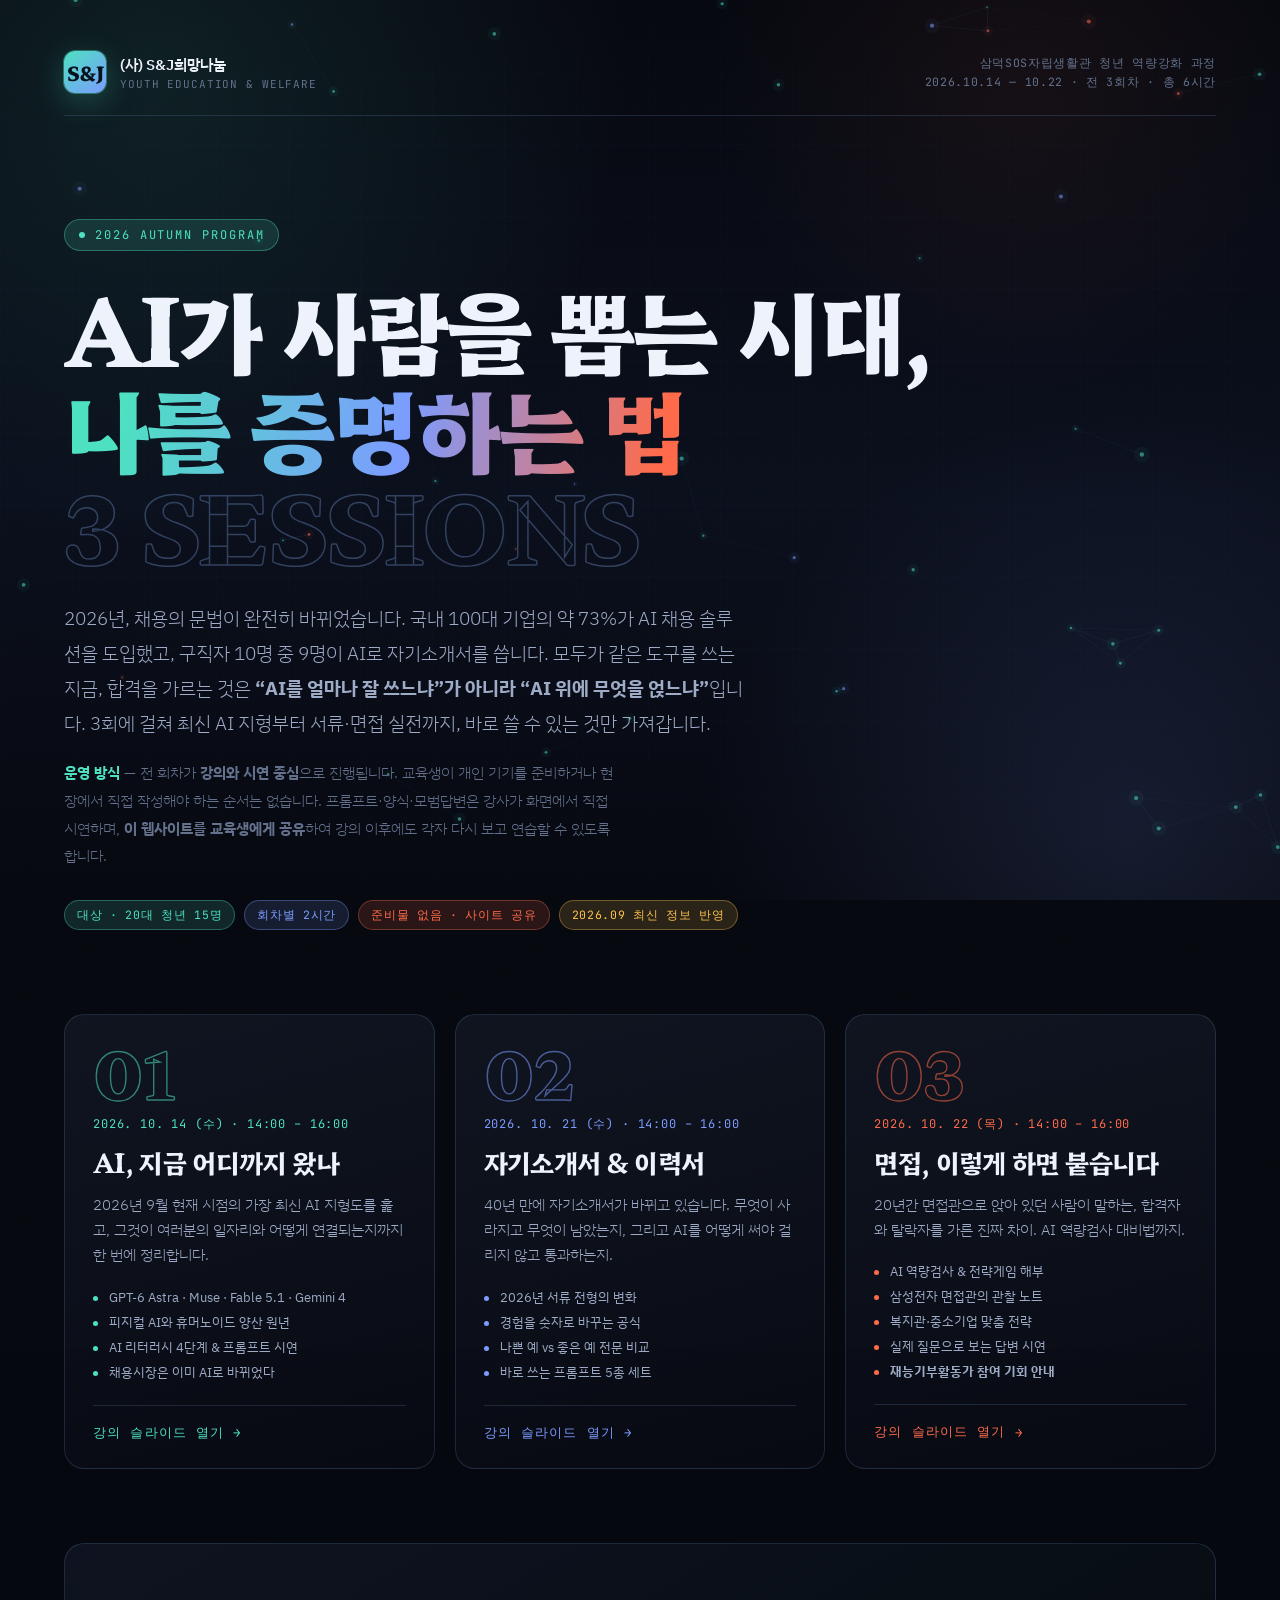
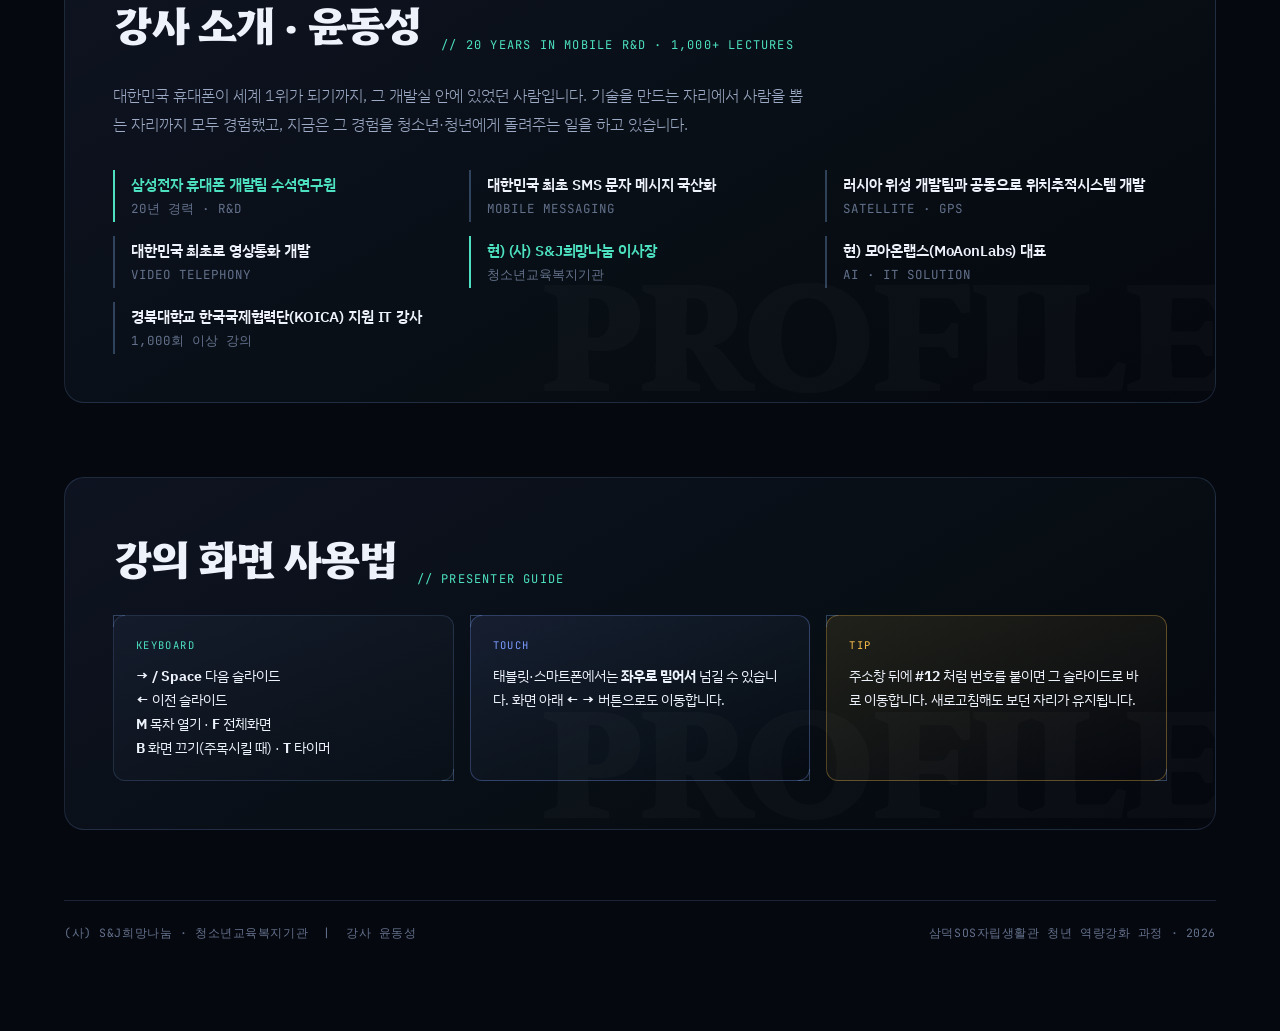
==== index.html @ 0906ea54 "삼덕SOS자립생활관 청년 역량강화 과정 강의 자료" ====
<!DOCTYPE html>
<html lang="ko">
<head>
<meta charset="UTF-8">
<meta name="viewport" content="width=device-width, initial-scale=1">
<title>AI 시대, 나를 증명하는 법 — 삼덕SOS자립생활관 청년 역량강화 과정</title>
<meta name="description" content="(사)S&J희망나눔 × 삼덕SOS자립생활관 청년 역량강화 3회차 강의 — AI 최신 동향, 자기소개서·이력서, 면접 전략">
<link rel="stylesheet" href="assets/style.css">
</head>
<body class="is-scrollable">

<div class="bg-wash"></div>
<div class="bg-grid"></div>
<canvas id="neural"></canvas>
<div class="bg-grain"></div>

<main class="hub">

  <!-- 상단 -->
  <header class="hub-top rise" style="--i:0">
    <div class="brand">
      <div class="brand-mark">S&amp;J</div>
      <div class="brand-text">
        <b>(사) S&amp;J희망나눔</b>
        <span>YOUTH EDUCATION &amp; WELFARE</span>
      </div>
    </div>
    <div class="hub-meta">
      삼덕SOS자립생활관 청년 역량강화 과정<br>
      2026.10.14 — 10.22 · 전 3회차 · 총 6시간
    </div>
  </header>

  <!-- 히어로 -->
  <section class="hero">
    <span class="hero-kicker rise" style="--i:1"><span class="dot"></span>2026 AUTUMN PROGRAM</span>

    <h1 class="rise" style="--i:2">
      AI가 사람을 뽑는 시대,<br>
      <span class="accent">나를 증명하는 법</span><br>
      <span class="outline">3 SESSIONS</span>
    </h1>

    <p class="hero-sub rise" style="--i:3">
      2026년, 채용의 문법이 완전히 바뀌었습니다. 국내 100대 기업의 약 73%가 AI 채용 솔루션을 도입했고,
      구직자 10명 중 9명이 AI로 자기소개서를 씁니다. 모두가 같은 도구를 쓰는 지금,
      합격을 가르는 것은 <strong>“AI를 얼마나 잘 쓰느냐”가 아니라 “AI 위에 무엇을 얹느냐”</strong>입니다.
      3회에 걸쳐 최신 AI 지형부터 서류·면접 실전까지, 바로 쓸 수 있는 것만 가져갑니다.
    </p>

    <p class="hero-sub rise" style="--i:3; margin-top:18px; font-size:15px; color:var(--ink-3);">
      <strong style="color:var(--mint)">운영 방식</strong> — 전 회차가 <strong>강의와 시연 중심</strong>으로 진행됩니다.
      교육생이 개인 기기를 준비하거나 현장에서 직접 작성해야 하는 순서는 없습니다.
      프롬프트·양식·모범답변은 강사가 화면에서 직접 시연하며,
      <strong>이 웹사이트를 교육생에게 공유</strong>하여 강의 이후에도 각자 다시 보고 연습할 수 있도록 합니다.
    </p>

    <div class="hero-tags rise" style="--i:4">
      <span class="chip mint">대상 · 20대 청년 15명</span>
      <span class="chip blue">회차별 2시간</span>
      <span class="chip coral">준비물 없음 · 사이트 공유</span>
      <span class="chip amber">2026.09 최신 정보 반영</span>
    </div>
  </section>

  <!-- 회차 카드 -->
  <section class="session-grid">

    <a class="s-card rise" style="--i:5" data-accent="mint" href="session1.html">
      <div class="s-num">01</div>
      <div class="s-date">2026. 10. 14 (수) · 14:00 – 16:00</div>
      <h3>AI, 지금 어디까지 왔나</h3>
      <p>2026년 9월 현재 시점의 가장 최신 AI 지형도를 훑고, 그것이 여러분의 일자리와 어떻게 연결되는지까지 한 번에 정리합니다.</p>
      <ul class="s-topics">
        <li>GPT-6 Astra · Muse · Fable 5.1 · Gemini 4</li>
        <li>피지컬 AI와 휴머노이드 양산 원년</li>
        <li>AI 리터러시 4단계 &amp; 프롬프트 시연</li>
        <li>채용시장은 이미 AI로 바뀌었다</li>
      </ul>
      <span class="s-go">강의 슬라이드 열기 <span class="arw">→</span></span>
    </a>

    <a class="s-card rise" style="--i:6" data-accent="blue" href="session2.html">
      <div class="s-num">02</div>
      <div class="s-date">2026. 10. 21 (수) · 14:00 – 16:00</div>
      <h3>자기소개서 &amp; 이력서</h3>
      <p>40년 만에 자기소개서가 바뀌고 있습니다. 무엇이 사라지고 무엇이 남았는지, 그리고 AI를 어떻게 써야 걸리지 않고 통과하는지.</p>
      <ul class="s-topics">
        <li>2026년 서류 전형의 변화</li>
        <li>경험을 숫자로 바꾸는 공식</li>
        <li>나쁜 예 vs 좋은 예 전문 비교</li>
        <li>바로 쓰는 프롬프트 5종 세트</li>
      </ul>
      <span class="s-go">강의 슬라이드 열기 <span class="arw">→</span></span>
    </a>

    <a class="s-card rise" style="--i:7" data-accent="coral" href="session3.html">
      <div class="s-num">03</div>
      <div class="s-date">2026. 10. 22 (목) · 14:00 – 16:00</div>
      <h3>면접, 이렇게 하면 붙습니다</h3>
      <p>20년간 면접관으로 앉아 있던 사람이 말하는, 합격자와 탈락자를 가른 진짜 차이. AI 역량검사 대비법까지.</p>
      <ul class="s-topics">
        <li>AI 역량검사 &amp; 전략게임 해부</li>
        <li>삼성전자 면접관의 관찰 노트</li>
        <li>복지관·중소기업 맞춤 전략</li>
        <li>실제 질문으로 보는 답변 시연</li>
        <li><strong>재능기부활동가 참여 기회 안내</strong></li>
      </ul>
      <span class="s-go">강의 슬라이드 열기 <span class="arw">→</span></span>
    </a>

  </section>

  <!-- 강사 프로필 -->
  <section class="profile rise" style="--i:8">
    <div class="profile-head">
      <h2>강사 소개 · 윤동성</h2>
      <span class="profile-role">// 20 YEARS IN MOBILE R&amp;D · 1,000+ LECTURES</span>
    </div>

    <p style="max-width:70ch; color:var(--ink-2); font-size:15.5px; line-height:1.9; font-weight:300; margin-bottom:30px;">
      대한민국 휴대폰이 세계 1위가 되기까지, 그 개발실 안에 있었던 사람입니다.
      기술을 만드는 자리에서 사람을 뽑는 자리까지 모두 경험했고,
      지금은 그 경험을 청소년·청년에게 돌려주는 일을 하고 있습니다.
    </p>

    <div class="career">
      <div class="career-item hl">
        <b>삼성전자 휴대폰 개발팀 수석연구원</b>
        <span>20년 경력 · R&amp;D</span>
      </div>
      <div class="career-item">
        <b>대한민국 최초 SMS 문자 메시지 국산화</b>
        <span>MOBILE MESSAGING</span>
      </div>
      <div class="career-item">
        <b>러시아 위성 개발팀과 공동으로 위치추적시스템 개발</b>
        <span>SATELLITE · GPS</span>
      </div>
      <div class="career-item">
        <b>대한민국 최초로 영상통화 개발</b>
        <span>VIDEO TELEPHONY</span>
      </div>
      <div class="career-item hl">
        <b>현) (사) S&amp;J희망나눔 이사장</b>
        <span>청소년교육복지기관</span>
      </div>
      <div class="career-item">
        <b>현) 모아온랩스(MoAonLabs) 대표</b>
        <span>AI · IT SOLUTION</span>
      </div>
      <div class="career-item">
        <b>경북대학교 한국국제협력단(KOICA) 지원 IT 강사</b>
        <span>1,000회 이상 강의</span>
      </div>
    </div>
  </section>

  <!-- 사용 안내 -->
  <section class="profile rise" style="--i:9">
    <div class="profile-head">
      <h2>강의 화면 사용법</h2>
      <span class="profile-role">// PRESENTER GUIDE</span>
    </div>
    <div class="grid cols-3">
      <div class="card brk">
        <span class="c-tag">KEYBOARD</span>
        <p><strong>→ / Space</strong> 다음 슬라이드<br>
           <strong>←</strong> 이전 슬라이드<br>
           <strong>M</strong> 목차 열기 · <strong>F</strong> 전체화면<br>
           <strong>B</strong> 화면 끄기(주목시킬 때) · <strong>T</strong> 타이머</p>
      </div>
      <div class="card brk blue">
        <span class="c-tag">TOUCH</span>
        <p>태블릿·스마트폰에서는 <strong>좌우로 밀어서</strong> 넘길 수 있습니다.
           화면 아래 <strong>←  →</strong> 버튼으로도 이동합니다.</p>
      </div>
      <div class="card brk amber">
        <span class="c-tag">TIP</span>
        <p>주소창 뒤에 <strong>#12</strong> 처럼 번호를 붙이면 그 슬라이드로 바로 이동합니다.
           새로고침해도 보던 자리가 유지됩니다.</p>
      </div>
    </div>
  </section>

  <footer class="hub-foot">
    <div>(사) S&amp;J희망나눔 · 청소년교육복지기관 &nbsp;|&nbsp; 강사 윤동성</div>
    <div>삼덕SOS자립생활관 청년 역량강화 과정 · 2026</div>
  </footer>

</main>

<script src="assets/deck.js"></script>
</body>
</html>
---- assets/style.css ----
/* =========================================================
   S&J희망나눔 × 삼덕SOS자립생활관
   청년 AI·취업 역량강화 강의 슬라이드 시스템
   Design: deep-indigo / mint / coral  ·  editorial-tech
   ========================================================= */

@import url('https://fonts.googleapis.com/css2?family=Hahmlet:wght@500;600;700;800;900&family=IBM+Plex+Sans+KR:wght@300;400;500;600;700&family=JetBrains+Mono:wght@400;500;700&display=swap');

:root{
  --bg:        #06080F;
  --bg-2:      #0A0F1C;
  --bg-3:      #0F1626;
  --panel:     rgba(140,180,255,.045);
  --panel-2:   rgba(140,180,255,.075);
  --line:      rgba(125,165,225,.18);
  --line-2:    rgba(125,165,225,.34);

  --ink:       #EDF2FB;
  --ink-2:     #9DABC6;
  --ink-3:     #63718C;

  --mint:      #4DE1C1;
  --mint-dim:  rgba(77,225,193,.14);
  --coral:     #FF6B4A;
  --coral-dim: rgba(255,107,74,.14);
  --blue:      #7C9CFF;
  --blue-dim:  rgba(124,156,255,.14);
  --amber:     #FFC24D;
  --amber-dim: rgba(255,194,77,.14);

  --font-display: 'Hahmlet', 'IBM Plex Sans KR', serif;
  --font-body:    'IBM Plex Sans KR', system-ui, sans-serif;
  --font-mono:    'JetBrains Mono', ui-monospace, monospace;

  --r-sm: 6px;
  --r:    12px;
  --r-lg: 20px;

  --ease: cubic-bezier(.22,.8,.28,1);
}

*,*::before,*::after{ box-sizing:border-box; }

html,body{ height:100%; }

body{
  margin:0;
  background:var(--bg);
  color:var(--ink);
  font-family:var(--font-body);
  font-weight:400;
  -webkit-font-smoothing:antialiased;
  text-rendering:optimizeLegibility;
  overflow:hidden;
}
body.is-scrollable{ overflow:auto; }

::selection{ background:var(--mint); color:#04121A; }

/* ---------- 배경 레이어 ---------- */
#neural{
  position:fixed; inset:0; width:100%; height:100%;
  z-index:0; pointer-events:none; opacity:.85;
}
.bg-wash{
  position:fixed; inset:0; z-index:0; pointer-events:none;
  background:
    radial-gradient(60vw 60vw at 12% 8%,  rgba(77,225,193,.10), transparent 62%),
    radial-gradient(55vw 55vw at 88% 92%, rgba(124,156,255,.12), transparent 60%),
    radial-gradient(40vw 40vw at 80% 10%, rgba(255,107,74,.06),  transparent 60%),
    linear-gradient(180deg, var(--bg) 0%, var(--bg-2) 55%, var(--bg) 100%);
}
.bg-grid{
  position:fixed; inset:0; z-index:0; pointer-events:none; opacity:.4;
  background-image:
    linear-gradient(rgba(125,165,225,.055) 1px, transparent 1px),
    linear-gradient(90deg, rgba(125,165,225,.055) 1px, transparent 1px);
  background-size:72px 72px;
  mask-image:radial-gradient(ellipse 120% 90% at 50% 45%, #000 35%, transparent 88%);
}
.bg-grain{
  position:fixed; inset:-50%; z-index:1; pointer-events:none; opacity:.22;
  background-image:url("data:image/svg+xml,%3Csvg xmlns='http://www.w3.org/2000/svg' width='220' height='220'%3E%3Cfilter id='n'%3E%3CfeTurbulence type='fractalNoise' baseFrequency='.85' numOctaves='3'/%3E%3C/filter%3E%3Crect width='100%25' height='100%25' filter='url(%23n)' opacity='.5'/%3E%3C/svg%3E");
  animation:grainShift 6s steps(6) infinite;
  mix-blend-mode:overlay;
}
@keyframes grainShift{
  0%{transform:translate(0,0)} 20%{transform:translate(-3%,2%)}
  40%{transform:translate(2%,-3%)} 60%{transform:translate(-2%,-2%)}
  80%{transform:translate(3%,1%)} 100%{transform:translate(0,0)}
}

/* =========================================================
   1. 허브(index) 페이지
   ========================================================= */
.hub{
  position:relative; z-index:2;
  min-height:100%;
  padding:clamp(28px,4vw,64px) clamp(20px,5vw,80px) 90px;
  max-width:1360px; margin:0 auto;
}

.hub-top{
  display:flex; align-items:center; justify-content:space-between;
  gap:20px; flex-wrap:wrap;
  padding-bottom:22px; border-bottom:1px solid var(--line);
}
.brand{ display:flex; align-items:center; gap:14px; }
.brand-mark{
  width:42px; height:42px; border-radius:11px; flex:none;
  background:linear-gradient(140deg, var(--mint), var(--blue));
  display:grid; place-items:center;
  font-family:var(--font-display); font-weight:800; font-size:19px; color:#04121A;
  box-shadow:0 0 0 1px rgba(77,225,193,.4), 0 8px 30px rgba(77,225,193,.25);
}
.brand-text b{ display:block; font-size:15px; letter-spacing:-.01em; font-weight:600; }
.brand-text span{ display:block; font-family:var(--font-mono); font-size:11px; color:var(--ink-3); letter-spacing:.08em; margin-top:2px; }
.hub-meta{ font-family:var(--font-mono); font-size:11.5px; color:var(--ink-3); letter-spacing:.06em; text-align:right; line-height:1.7; }

/* 히어로 */
.hero{ padding:clamp(48px,8vw,110px) 0 clamp(36px,5vw,64px); position:relative; }
.hero-kicker{
  display:inline-flex; align-items:center; gap:10px;
  font-family:var(--font-mono); font-size:12px; letter-spacing:.16em;
  color:var(--mint); text-transform:uppercase;
  padding:7px 14px; border:1px solid rgba(77,225,193,.35); border-radius:100px;
  background:var(--mint-dim);
}
.hero-kicker .dot{ width:6px; height:6px; border-radius:50%; background:var(--mint); animation:pulse 1.8s infinite; }
@keyframes pulse{ 0%,100%{opacity:1; box-shadow:0 0 0 0 rgba(77,225,193,.6)} 50%{opacity:.5; box-shadow:0 0 0 7px rgba(77,225,193,0)} }

.hero h1{
  font-family:var(--font-display); font-weight:800;
  font-size:clamp(40px,7.4vw,92px); line-height:1.08; letter-spacing:-.035em;
  margin:26px 0 0;
}
.hero h1 .accent{
  background:linear-gradient(100deg,var(--mint) 10%,var(--blue) 55%,var(--coral) 95%);
  -webkit-background-clip:text; background-clip:text; color:transparent;
}
.hero h1 .outline{
  color:transparent; -webkit-text-stroke:1.5px var(--line-2);
}
.hero p.hero-sub{
  margin:26px 0 0; max-width:62ch;
  font-size:clamp(15px,1.55vw,19px); line-height:1.85; color:var(--ink-2); font-weight:300;
}
.hero-tags{ display:flex; flex-wrap:wrap; gap:9px; margin-top:30px; }

/* 회차 카드 */
.session-grid{
  display:grid; gap:20px; margin-top:20px;
  grid-template-columns:repeat(auto-fit,minmax(310px,1fr));
}
.s-card{
  position:relative; display:block; text-decoration:none; color:inherit;
  border:1px solid var(--line); border-radius:var(--r-lg);
  background:linear-gradient(165deg, rgba(140,180,255,.07), rgba(140,180,255,.015));
  padding:30px 28px 26px; overflow:hidden;
  transition:transform .5s var(--ease), border-color .4s, box-shadow .5s;
}
.s-card::before{
  content:''; position:absolute; inset:0;
  background:radial-gradient(90% 70% at 50% -10%, var(--_glow,rgba(77,225,193,.20)), transparent 70%);
  opacity:0; transition:opacity .5s;
}
.s-card:hover{ transform:translateY(-7px); border-color:var(--line-2); box-shadow:0 26px 60px -22px rgba(0,0,0,.85); }
.s-card:hover::before{ opacity:1; }
.s-card[data-accent="mint"]{ --_glow:rgba(77,225,193,.22); --_c:var(--mint); }
.s-card[data-accent="blue"]{ --_glow:rgba(124,156,255,.24); --_c:var(--blue); }
.s-card[data-accent="coral"]{ --_glow:rgba(255,107,74,.20); --_c:var(--coral); }

.s-card > *{ position:relative; }
.s-num{
  font-family:var(--font-display); font-weight:900; font-size:64px; line-height:.85;
  color:transparent; -webkit-text-stroke:1.4px var(--_c); opacity:.55;
}
.s-date{ font-family:var(--font-mono); font-size:12px; color:var(--_c); letter-spacing:.07em; margin-top:16px; }
.s-card h3{ font-family:var(--font-display); font-weight:700; font-size:26px; letter-spacing:-.025em; margin:10px 0 12px; }
.s-card p{ color:var(--ink-2); font-size:14.5px; line-height:1.75; font-weight:300; margin:0 0 20px; }
.s-topics{ list-style:none; padding:0; margin:0 0 24px; display:flex; flex-direction:column; gap:7px; }
.s-topics li{ font-size:13px; color:var(--ink-2); padding-left:16px; position:relative; }
.s-topics li::before{ content:''; position:absolute; left:0; top:8px; width:5px; height:5px; border-radius:50%; background:var(--_c); }
.s-go{
  display:inline-flex; align-items:center; gap:9px;
  font-family:var(--font-mono); font-size:12.5px; letter-spacing:.09em; color:var(--_c);
  border-top:1px solid var(--line); padding-top:18px; width:100%;
}
.s-card:hover .s-go .arw{ transform:translateX(6px); }
.s-go .arw{ transition:transform .35s var(--ease); }

/* 강사 프로필 */
.profile{
  margin-top:74px; border:1px solid var(--line); border-radius:var(--r-lg);
  background:linear-gradient(150deg, rgba(124,156,255,.08), rgba(77,225,193,.03) 60%, transparent);
  padding:clamp(28px,4vw,48px); position:relative; overflow:hidden;
}
.profile::after{
  content:'PROFILE'; position:absolute; right:-14px; bottom:-30px;
  font-family:var(--font-display); font-weight:900; font-size:clamp(70px,11vw,150px);
  color:rgba(255,255,255,.022); letter-spacing:-.04em; pointer-events:none;
}
.profile-head{ display:flex; align-items:flex-end; gap:20px; flex-wrap:wrap; margin-bottom:28px; }
.profile-head h2{ font-family:var(--font-display); font-weight:800; font-size:clamp(28px,3.6vw,42px); margin:0; letter-spacing:-.03em; }
.profile-role{ font-family:var(--font-mono); font-size:12px; color:var(--mint); letter-spacing:.1em; }
.career{ display:grid; gap:14px; grid-template-columns:repeat(auto-fit,minmax(270px,1fr)); position:relative; }
.career-item{
  border-left:2px solid var(--line-2); padding:4px 0 4px 16px;
}
.career-item b{ display:block; font-size:14.5px; font-weight:600; letter-spacing:-.01em; }
.career-item span{ display:block; font-size:12.5px; color:var(--ink-3); margin-top:5px; font-family:var(--font-mono); }
.career-item.hl{ border-left-color:var(--mint); }
.career-item.hl b{ color:var(--mint); }

.hub-foot{
  margin-top:70px; padding-top:24px; border-top:1px solid var(--line);
  display:flex; justify-content:space-between; gap:16px; flex-wrap:wrap;
  font-family:var(--font-mono); font-size:11.5px; color:var(--ink-3); letter-spacing:.05em;
}

/* 등장 애니메이션(허브) */
.rise{ opacity:0; transform:translateY(26px); animation:rise .9s var(--ease) forwards; animation-delay:calc(var(--i,0)*.09s + .1s); }
@keyframes rise{ to{ opacity:1; transform:none; } }

/* =========================================================
   2. 공통 UI 조각
   ========================================================= */
.chip{
  display:inline-flex; align-items:center; gap:7px;
  font-family:var(--font-mono); font-size:11.5px; letter-spacing:.06em;
  padding:6px 12px; border-radius:100px;
  border:1px solid var(--line); background:var(--panel); color:var(--ink-2);
}
.chip.mint{ color:var(--mint); border-color:rgba(77,225,193,.35); background:var(--mint-dim); }
.chip.coral{ color:var(--coral); border-color:rgba(255,107,74,.35); background:var(--coral-dim); }
.chip.blue{ color:var(--blue); border-color:rgba(124,156,255,.35); background:var(--blue-dim); }
.chip.amber{ color:var(--amber); border-color:rgba(255,194,77,.35); background:var(--amber-dim); }

/* =========================================================
   3. 덱(슬라이드) 화면
   ========================================================= */
.deck{ position:fixed; inset:0; z-index:2; }

.slide{
  position:absolute; inset:0;
  display:none; place-items:center;
  padding:74px clamp(22px,5vw,88px) 88px;
  overflow-y:auto; overflow-x:hidden;
}
.slide.is-active{ display:grid; }
.slide-inner{ width:100%; max-width:1180px; margin:auto; }

/* 슬라이드 내부 요소 순차 등장 */
.slide.is-active .reveal{
  opacity:0; transform:translateY(22px);
  animation:rise .72s var(--ease) forwards;
  animation-delay:calc(var(--i,0)*.075s + .06s);
}
@media (prefers-reduced-motion:reduce){
  .slide.is-active .reveal, .rise{ animation:none !important; opacity:1 !important; transform:none !important; }
  .bg-grain{ animation:none; }
}

/* ---- 상단/하단 크롬 ---- */
.chrome-top{
  position:fixed; top:0; left:0; right:0; z-index:40;
  display:flex; align-items:center; gap:16px;
  padding:14px clamp(16px,3vw,32px);
  background:linear-gradient(180deg, rgba(6,8,15,.94), rgba(6,8,15,0));
  pointer-events:none;
}
.chrome-top > *{ pointer-events:auto; }
.ct-brand{ display:flex; align-items:center; gap:10px; text-decoration:none; color:var(--ink-2); }
.ct-brand .brand-mark{ width:30px; height:30px; border-radius:8px; font-size:14px; }
.ct-brand b{ font-size:13px; font-weight:600; color:var(--ink); }
.ct-brand span{ font-family:var(--font-mono); font-size:10.5px; color:var(--ink-3); letter-spacing:.07em; }
.ct-spacer{ flex:1; }
.ct-part{
  font-family:var(--font-mono); font-size:11px; letter-spacing:.14em; color:var(--ink-3);
  text-transform:uppercase; white-space:nowrap;
  max-width:36vw; overflow:hidden; text-overflow:ellipsis;
}
.ct-btn{
  font-family:var(--font-mono); font-size:11px; letter-spacing:.07em;
  color:var(--ink-2); background:var(--panel); border:1px solid var(--line);
  border-radius:8px; padding:7px 11px; cursor:pointer; white-space:nowrap;
  transition:.25s;
}
.ct-btn:hover{ color:var(--mint); border-color:rgba(77,225,193,.45); background:var(--mint-dim); }
.ct-btn.on{ color:var(--mint); border-color:rgba(77,225,193,.5); background:var(--mint-dim); }
#timer{ min-width:76px; text-align:center; font-variant-numeric:tabular-nums; }

.chrome-bot{
  position:fixed; left:0; right:0; bottom:0; z-index:40;
  display:flex; align-items:center; gap:14px;
  padding:12px clamp(16px,3vw,32px) 14px;
  background:linear-gradient(0deg, rgba(6,8,15,.94), rgba(6,8,15,0));
  pointer-events:none;
}
.chrome-bot > *{ pointer-events:auto; }
.nav-btn{
  width:38px; height:38px; border-radius:10px; cursor:pointer;
  border:1px solid var(--line); background:var(--panel); color:var(--ink-2);
  display:grid; place-items:center; font-size:15px; transition:.25s;
}
.nav-btn:hover{ color:var(--mint); border-color:rgba(77,225,193,.45); transform:translateY(-2px); }
.counter{
  font-family:var(--font-mono); font-size:12px; color:var(--ink-3); letter-spacing:.1em;
  font-variant-numeric:tabular-nums; white-space:nowrap;
}
.counter b{ color:var(--mint); font-weight:500; }
.progress-wrap{ flex:1; height:3px; background:rgba(125,165,225,.13); border-radius:3px; overflow:hidden; }
.progress-bar{
  height:100%; width:0%; border-radius:3px;
  background:linear-gradient(90deg,var(--mint),var(--blue));
  box-shadow:0 0 14px rgba(77,225,193,.6);
  transition:width .45s var(--ease);
}
.hint{ font-family:var(--font-mono); font-size:10.5px; color:var(--ink-3); letter-spacing:.05em; }
@media (max-width:820px){ .hint{ display:none; } }

/* 워터마크 슬라이드 번호 */
.slide-ghost{
  position:fixed; right:clamp(10px,2.4vw,34px); bottom:52px; z-index:3;
  font-family:var(--font-display); font-weight:900; font-size:clamp(60px,12vw,150px);
  line-height:.8; color:rgba(255,255,255,.028); pointer-events:none; letter-spacing:-.05em;
  font-variant-numeric:tabular-nums;
}

/* ---- 목차 오버레이 ---- */
.overlay{
  position:fixed; inset:0; z-index:60; display:none;
  background:rgba(4,6,12,.93); backdrop-filter:blur(14px);
  padding:clamp(20px,4vw,52px); overflow-y:auto;
}
.overlay.open{ display:block; animation:fadeIn .3s var(--ease); }
@keyframes fadeIn{ from{opacity:0} to{opacity:1} }
.overlay h4{
  font-family:var(--font-mono); font-size:12px; letter-spacing:.2em; color:var(--mint);
  text-transform:uppercase; margin:0 0 22px;
}
.toc{ display:grid; gap:9px; grid-template-columns:repeat(auto-fill,minmax(285px,1fr)); }
.toc-item{
  display:flex; gap:12px; align-items:flex-start; text-align:left;
  border:1px solid var(--line); background:var(--panel); color:var(--ink-2);
  border-radius:10px; padding:12px 14px; cursor:pointer; font-family:var(--font-body);
  font-size:13.5px; line-height:1.5; transition:.22s;
}
.toc-item:hover{ border-color:var(--line-2); color:var(--ink); background:var(--panel-2); transform:translateX(3px); }
.toc-item.cur{ border-color:rgba(77,225,193,.55); color:var(--mint); background:var(--mint-dim); }
.toc-item i{ font-family:var(--font-mono); font-style:normal; font-size:11px; color:var(--ink-3); flex:none; padding-top:2px; }

/* 블랙아웃 */
.blackout{ position:fixed; inset:0; background:#000; z-index:80; display:none; }
.blackout.on{ display:block; }

/* =========================================================
   4. 슬라이드 콘텐츠 타이포 & 컴포넌트
   ========================================================= */
.kicker{
  display:inline-flex; align-items:center; gap:9px;
  font-family:var(--font-mono); font-size:clamp(11px,1.05vw,13px); letter-spacing:.18em;
  color:var(--mint); text-transform:uppercase; margin-bottom:20px;
}
.kicker::before{ content:''; width:26px; height:1px; background:var(--mint); }
.kicker.coral{ color:var(--coral); } .kicker.coral::before{ background:var(--coral); }
.kicker.blue{ color:var(--blue); }  .kicker.blue::before{ background:var(--blue); }
.kicker.amber{ color:var(--amber); }.kicker.amber::before{ background:var(--amber); }

.slide h1{
  font-family:var(--font-display); font-weight:800;
  font-size:clamp(34px,5.4vw,70px); line-height:1.12; letter-spacing:-.035em; margin:0;
}
.slide h2{
  font-family:var(--font-display); font-weight:700;
  font-size:clamp(27px,3.7vw,48px); line-height:1.22; letter-spacing:-.03em; margin:0 0 22px;
}
.slide h3{
  font-family:var(--font-body); font-weight:600;
  font-size:clamp(17px,1.75vw,22px); line-height:1.4; letter-spacing:-.015em; margin:0 0 10px;
}
.slide p{ font-size:clamp(14px,1.35vw,17px); line-height:1.85; color:var(--ink-2); font-weight:300; margin:0 0 14px; }
.lead{ font-size:clamp(15.5px,1.6vw,20px) !important; color:var(--ink) !important; font-weight:300; line-height:1.8 !important; }
.slide strong, .slide b{ color:var(--ink); font-weight:600; }
.mk{ color:var(--mint); font-weight:500; }
.ck{ color:var(--coral); font-weight:500; }
.bk{ color:var(--blue); font-weight:500; }
.ak{ color:var(--amber); font-weight:500; }
.hl-u{ background:linear-gradient(transparent 62%, rgba(77,225,193,.28) 0); padding:0 2px; }

.slide ul.bul{ list-style:none; padding:0; margin:0; display:flex; flex-direction:column; gap:12px; }
.slide ul.bul > li{
  position:relative; padding-left:24px;
  font-size:clamp(14px,1.35vw,17px); line-height:1.7; color:var(--ink-2); font-weight:300;
}
.slide ul.bul > li::before{
  content:''; position:absolute; left:2px; top:.62em;
  width:7px; height:7px; border-radius:2px; background:var(--mint); transform:rotate(45deg);
}
.slide ul.bul.coral > li::before{ background:var(--coral); }
.slide ul.bul.blue > li::before{ background:var(--blue); }

/* 타이틀 슬라이드 */
.slide--title .slide-inner{ text-align:left; }
.slide--title h1{ font-size:clamp(40px,8vw,104px); }
.title-rule{ height:1px; background:linear-gradient(90deg,var(--mint),transparent); margin:34px 0; }
.title-meta{ display:flex; gap:26px; flex-wrap:wrap; font-family:var(--font-mono); font-size:13px; color:var(--ink-2); letter-spacing:.05em; }
.title-meta div span{ display:block; color:var(--ink-3); font-size:10.5px; letter-spacing:.14em; margin-bottom:5px; text-transform:uppercase; }

/* 파트 구분 슬라이드 */
.slide--part{ background:radial-gradient(70% 60% at 50% 50%, rgba(77,225,193,.07), transparent 70%); }
.slide--part .part-num{
  font-family:var(--font-display); font-weight:900; font-size:clamp(90px,19vw,240px);
  line-height:.78; letter-spacing:-.05em;
  color:transparent; -webkit-text-stroke:1.6px var(--line-2);
  position:relative;
}
.slide--part h1{ margin-top:12px; }
.slide--part .part-desc{ margin-top:22px; max-width:56ch; }

/* 카드 그리드 */
.grid{ display:grid; gap:16px; }
.cols-2{ grid-template-columns:repeat(auto-fit,minmax(280px,1fr)); }
.cols-3{ grid-template-columns:repeat(auto-fit,minmax(230px,1fr)); }
.cols-4{ grid-template-columns:repeat(auto-fit,minmax(185px,1fr)); }

.card{
  position:relative; border:1px solid var(--line); border-radius:var(--r);
  background:linear-gradient(160deg, rgba(140,180,255,.06), rgba(140,180,255,.012));
  padding:22px 22px 20px; transition:.35s var(--ease);
}
.card:hover{ border-color:var(--line-2); transform:translateY(-3px); }
.card .c-tag{ font-family:var(--font-mono); font-size:10.5px; letter-spacing:.13em; color:var(--mint); text-transform:uppercase; margin-bottom:12px; display:block; }
.card p{ margin:0; font-size:14px; line-height:1.72; }
.card.mint{ border-color:rgba(77,225,193,.3); background:linear-gradient(160deg, rgba(77,225,193,.10), transparent); }
.card.coral{ border-color:rgba(255,107,74,.3); background:linear-gradient(160deg, rgba(255,107,74,.10), transparent); }
.card.coral .c-tag{ color:var(--coral); }
.card.blue{ border-color:rgba(124,156,255,.3); background:linear-gradient(160deg, rgba(124,156,255,.10), transparent); }
.card.blue .c-tag{ color:var(--blue); }
.card.amber{ border-color:rgba(255,194,77,.3); background:linear-gradient(160deg, rgba(255,194,77,.10), transparent); }
.card.amber .c-tag{ color:var(--amber); }

/* 코너 브래킷 장식 */
.card.brk::before, .card.brk::after{
  content:''; position:absolute; width:12px; height:12px; border:1px solid var(--line-2);
}
.card.brk::before{ top:-1px; left:-1px; border-right:0; border-bottom:0; }
.card.brk::after{ bottom:-1px; right:-1px; border-left:0; border-top:0; }

/* 숫자 강조 */
.stat{ text-align:left; }
.stat .num{
  font-family:var(--font-display); font-weight:800; letter-spacing:-.04em;
  font-size:clamp(38px,5.6vw,68px); line-height:1; color:var(--mint);
  font-variant-numeric:tabular-nums;
}
.stat.coral .num{ color:var(--coral); }
.stat.blue .num{ color:var(--blue); }
.stat.amber .num{ color:var(--amber); }
.stat .lab{ font-size:13.5px; color:var(--ink-2); margin-top:12px; line-height:1.6; font-weight:300; }
.stat .src{ font-family:var(--font-mono); font-size:10px; color:var(--ink-3); margin-top:8px; letter-spacing:.04em; }

/* 타임라인 */
.timeline{ position:relative; padding-left:26px; }
.timeline::before{ content:''; position:absolute; left:6px; top:6px; bottom:6px; width:1px; background:linear-gradient(180deg,var(--mint),var(--blue),transparent); }
.tl-item{ position:relative; padding-bottom:22px; }
.tl-item:last-child{ padding-bottom:0; }
.tl-item::before{
  content:''; position:absolute; left:-24px; top:7px; width:9px; height:9px; border-radius:50%;
  background:var(--bg); border:2px solid var(--mint);
}
.tl-item.now::before{ background:var(--coral); border-color:var(--coral); box-shadow:0 0 0 5px rgba(255,107,74,.18); }
.tl-date{ font-family:var(--font-mono); font-size:11.5px; color:var(--mint); letter-spacing:.08em; }
.tl-item.now .tl-date{ color:var(--coral); }
.tl-title{ font-size:15.5px; font-weight:600; margin:5px 0 4px; }
.tl-desc{ font-size:13.5px; color:var(--ink-2); line-height:1.7; font-weight:300; }

/* 비교(나쁜예/좋은예) */
.compare{ display:grid; gap:16px; grid-template-columns:repeat(auto-fit,minmax(290px,1fr)); }
.cmp{
  border-radius:var(--r); padding:22px; border:1px solid var(--line); position:relative;
}
.cmp.bad{ border-color:rgba(255,107,74,.36); background:linear-gradient(160deg, rgba(255,107,74,.09), transparent); }
.cmp.good{ border-color:rgba(77,225,193,.36); background:linear-gradient(160deg, rgba(77,225,193,.09), transparent); }
.cmp-h{ display:flex; align-items:center; gap:9px; font-family:var(--font-mono); font-size:11.5px; letter-spacing:.12em; text-transform:uppercase; margin-bottom:14px; }
.cmp.bad .cmp-h{ color:var(--coral); } .cmp.good .cmp-h{ color:var(--mint); }
.cmp-h .ic{ width:19px; height:19px; border-radius:50%; display:grid; place-items:center; font-size:11px; }
.cmp.bad .ic{ background:var(--coral); color:#2A0A02; }
.cmp.good .ic{ background:var(--mint); color:#04231C; }
.cmp-body{ font-size:14.5px; line-height:1.85; color:var(--ink); font-weight:300; }
.cmp-body em{ color:var(--ink-3); font-style:normal; }
.cmp-note{ margin-top:14px; padding-top:13px; border-top:1px dashed var(--line); font-size:12.5px; color:var(--ink-2); line-height:1.65; }

/* 콜아웃 */
.callout{
  border-left:3px solid var(--mint); border-radius:0 var(--r) var(--r) 0;
  background:linear-gradient(90deg, rgba(77,225,193,.10), transparent 75%);
  padding:20px 24px; margin:6px 0;
}
.callout.coral{ border-left-color:var(--coral); background:linear-gradient(90deg, rgba(255,107,74,.10), transparent 75%); }
.callout.amber{ border-left-color:var(--amber); background:linear-gradient(90deg, rgba(255,194,77,.10), transparent 75%); }
.callout p:last-child{ margin-bottom:0; }
.callout .q{ font-family:var(--font-display); font-weight:700; font-size:clamp(18px,2.2vw,27px); line-height:1.5; letter-spacing:-.02em; color:var(--ink); }

/* 표 */
.tbl{ width:100%; border-collapse:collapse; font-size:14px; }
.tbl th, .tbl td{ text-align:left; padding:13px 14px; border-bottom:1px solid var(--line); vertical-align:top; line-height:1.65; }
.tbl th{ font-family:var(--font-mono); font-size:11px; letter-spacing:.11em; color:var(--ink-3); text-transform:uppercase; font-weight:500; }
.tbl td{ color:var(--ink-2); font-weight:300; }
.tbl td:first-child{ color:var(--ink); font-weight:500; }
.tbl tr:hover td{ background:rgba(140,180,255,.035); }
.tbl .old{ color:var(--ink-3); }
.tbl .new{ color:var(--mint); }

/* 아코디언 */
.acc{ display:flex; flex-direction:column; gap:9px; }
.acc-item{ border:1px solid var(--line); border-radius:var(--r); background:var(--panel); overflow:hidden; transition:.3s; }
.acc-item.open{ border-color:rgba(77,225,193,.42); background:var(--mint-dim); }
.acc-q{
  width:100%; text-align:left; cursor:pointer; background:none; border:0; color:var(--ink);
  font-family:var(--font-body); font-size:15px; font-weight:500; padding:16px 18px;
  display:flex; align-items:center; gap:13px; line-height:1.5;
}
.acc-q .qn{ font-family:var(--font-mono); font-size:11px; color:var(--mint); flex:none; }
.acc-q .caret{ margin-left:auto; color:var(--ink-3); transition:transform .3s var(--ease); flex:none; }
.acc-item.open .caret{ transform:rotate(180deg); color:var(--mint); }
.acc-a{ display:none; padding:0 18px 18px 46px; font-size:14px; line-height:1.85; color:var(--ink-2); font-weight:300; }
.acc-item.open .acc-a{ display:block; animation:fadeIn .3s var(--ease); }
.acc-a .tagline{ font-family:var(--font-mono); font-size:10.5px; color:var(--mint); letter-spacing:.1em; display:block; margin:14px 0 6px; text-transform:uppercase; }

/* 탭 */
.tabs-nav{ display:flex; gap:8px; flex-wrap:wrap; margin-bottom:20px; }
.tab-btn{
  font-family:var(--font-mono); font-size:12px; letter-spacing:.06em; cursor:pointer;
  padding:9px 15px; border-radius:100px; border:1px solid var(--line);
  background:var(--panel); color:var(--ink-2); transition:.25s;
}
.tab-btn:hover{ color:var(--ink); border-color:var(--line-2); }
.tab-btn.on{ background:var(--mint); border-color:var(--mint); color:#04231C; font-weight:700; }
.tab-panel{ display:none; }
.tab-panel.on{ display:block; animation:fadeIn .35s var(--ease); }

/* 체크리스트 */
.checklist{ display:flex; flex-direction:column; gap:8px; }
.chk{
  display:flex; align-items:flex-start; gap:13px; cursor:pointer;
  border:1px solid var(--line); border-radius:10px; background:var(--panel);
  padding:13px 16px; transition:.25s; text-align:left; font-family:var(--font-body);
  color:var(--ink-2); font-size:14.5px; line-height:1.6; font-weight:300;
}
.chk:hover{ border-color:var(--line-2); }
.chk .box{
  width:19px; height:19px; border-radius:5px; border:1.5px solid var(--line-2);
  flex:none; display:grid; place-items:center; font-size:11px; color:transparent; transition:.22s; margin-top:1px;
}
.chk.done{ border-color:rgba(77,225,193,.45); background:var(--mint-dim); color:var(--ink); }
.chk.done .box{ background:var(--mint); border-color:var(--mint); color:#04231C; }
.chk.done .txt{ text-decoration:line-through; text-decoration-color:rgba(77,225,193,.55); }
.chk-score{ font-family:var(--font-mono); font-size:12.5px; color:var(--mint); letter-spacing:.07em; margin-top:16px; }

/* 프롬프트 박스 */
.prompt{
  position:relative; border:1px solid var(--line); border-radius:var(--r);
  background:rgba(4,8,18,.6); padding:18px 18px 16px; margin-bottom:12px;
}
.prompt .p-h{ display:flex; align-items:center; gap:10px; margin-bottom:12px; }
.prompt .p-h b{ font-family:var(--font-mono); font-size:11px; letter-spacing:.1em; color:var(--mint); text-transform:uppercase; font-weight:500; }
.copy-btn{
  margin-left:auto; font-family:var(--font-mono); font-size:10.5px; letter-spacing:.06em;
  border:1px solid var(--line); background:var(--panel); color:var(--ink-2);
  padding:5px 10px; border-radius:6px; cursor:pointer; transition:.22s;
}
.copy-btn:hover{ color:var(--mint); border-color:rgba(77,225,193,.45); }
.copy-btn.ok{ background:var(--mint); border-color:var(--mint); color:#04231C; }
.prompt pre{
  margin:0; font-family:var(--font-mono); font-size:12.5px; line-height:1.85;
  color:var(--ink); white-space:pre-wrap; word-break:break-word;
}
.prompt pre .v{ color:var(--amber); }

/* 프롬프트 빌더 */
.builder{ display:grid; gap:14px; grid-template-columns:1fr 1fr; align-items:start; }
@media (max-width:860px){ .builder{ grid-template-columns:1fr; } }
.builder-fields{ display:flex; flex-direction:column; gap:11px; }
.bf label{ font-family:var(--font-mono); font-size:10.5px; letter-spacing:.11em; color:var(--mint); text-transform:uppercase; display:block; margin-bottom:6px; }
.bf input, .bf select, .bf textarea{
  width:100%; font-family:var(--font-body); font-size:14px; color:var(--ink);
  background:rgba(4,8,18,.65); border:1px solid var(--line); border-radius:9px;
  padding:11px 13px; outline:none; transition:.22s;
}
.bf input:focus, .bf select:focus, .bf textarea:focus{ border-color:var(--mint); box-shadow:0 0 0 3px rgba(77,225,193,.14); }
.bf select option{ background:#0A0F1C; }
.builder-out{
  border:1px solid rgba(77,225,193,.3); border-radius:var(--r);
  background:linear-gradient(160deg, rgba(77,225,193,.07), transparent);
  padding:18px; min-height:100%;
}
.builder-out .oh{ font-family:var(--font-mono); font-size:10.5px; letter-spacing:.11em; color:var(--mint); text-transform:uppercase; margin-bottom:12px; display:flex; align-items:center; gap:8px; }
.builder-out pre{ margin:0; font-family:var(--font-mono); font-size:12.5px; line-height:1.9; color:var(--ink); white-space:pre-wrap; word-break:break-word; }

/* 룰렛(모의면접 질문 뽑기) */
.roulette{ text-align:center; }
.roul-box{
  border:1px solid rgba(124,156,255,.35); border-radius:var(--r-lg);
  background:linear-gradient(160deg, rgba(124,156,255,.10), transparent);
  padding:clamp(26px,4.4vw,52px); min-height:190px;
  display:grid; place-items:center; position:relative; overflow:hidden;
}
.roul-box::before{
  content:''; position:absolute; inset:0;
  background:linear-gradient(90deg,transparent,rgba(124,156,255,.18),transparent);
  transform:translateX(-100%);
}
.roul-box.spin::before{ animation:sweep .5s linear infinite; }
@keyframes sweep{ to{ transform:translateX(100%); } }
.roul-q{
  font-family:var(--font-display); font-weight:700; letter-spacing:-.025em;
  font-size:clamp(20px,3.1vw,38px); line-height:1.45; color:var(--ink); position:relative;
}
.roul-cat{ font-family:var(--font-mono); font-size:11px; letter-spacing:.14em; color:var(--blue); text-transform:uppercase; margin-bottom:14px; display:block; }
.btn-lg{
  margin-top:20px; font-family:var(--font-mono); font-size:13px; letter-spacing:.1em;
  padding:13px 28px; border-radius:100px; cursor:pointer;
  border:1px solid var(--mint); background:var(--mint); color:#04231C; font-weight:700;
  transition:.25s;
}
.btn-lg:hover{ transform:translateY(-2px); box-shadow:0 12px 34px -10px rgba(77,225,193,.6); }
.btn-ghost{
  margin-top:20px; margin-left:8px; font-family:var(--font-mono); font-size:13px; letter-spacing:.1em;
  padding:13px 24px; border-radius:100px; cursor:pointer;
  border:1px solid var(--line-2); background:transparent; color:var(--ink-2); transition:.25s;
}
.btn-ghost:hover{ color:var(--ink); border-color:var(--ink-3); }

/* 호흡 훈련 */
.breathe-wrap{ display:grid; place-items:center; gap:22px; padding:10px 0; }
.breathe{
  width:clamp(140px,20vw,220px); aspect-ratio:1; border-radius:50%;
  border:1.5px solid rgba(77,225,193,.45);
  background:radial-gradient(circle at 50% 50%, rgba(77,225,193,.20), transparent 68%);
  display:grid; place-items:center;
  font-family:var(--font-mono); font-size:14px; letter-spacing:.14em; color:var(--mint);
  transition:transform 4s ease-in-out;
}
.breathe.run{ animation:breathe 16s ease-in-out infinite; }
@keyframes breathe{
  0%,100%{ transform:scale(.72); }
  25%{ transform:scale(1.1); }
  50%{ transform:scale(1.1); }
  75%{ transform:scale(.72); }
}

/* 투표(손들기) 바 */
.poll{ display:flex; flex-direction:column; gap:12px; }
.poll-row{ cursor:pointer; user-select:none; border-radius:10px; padding:4px 8px; margin:-4px -8px; transition:background .2s; }
.poll-row:hover{ background:rgba(140,180,255,.055); }
.poll-row .pl{ display:flex; justify-content:space-between; align-items:baseline; gap:14px; font-size:14.5px; margin-bottom:7px; color:var(--ink-2); }
.poll-row .pl b{
  font-family:var(--font-mono); font-size:15px; font-weight:700; color:var(--mint);
  font-variant-numeric:tabular-nums; white-space:nowrap; min-width:58px; text-align:right;
}
.poll-row .pl b.zero{ color:var(--ink-3); font-weight:400; }
.poll-track{ height:9px; border-radius:9px; background:rgba(125,165,225,.12); overflow:hidden; }
.poll-fill{ height:100%; width:0; border-radius:9px; background:linear-gradient(90deg,var(--mint),var(--blue)); transition:width .45s var(--ease); }
.poll-help{
  font-family:var(--font-mono); font-size:11.5px; color:var(--ink-3); letter-spacing:.04em;
  border:1px dashed var(--line); border-radius:9px; padding:9px 13px; margin-top:16px; line-height:1.8;
}
.poll-help b{ color:var(--mint); font-weight:500; }

/* 스텝(워크플로) */
.steps{ display:grid; gap:12px; grid-template-columns:repeat(auto-fit,minmax(168px,1fr)); }
.step{
  border:1px solid var(--line); border-radius:var(--r); padding:18px 16px;
  background:linear-gradient(170deg, rgba(140,180,255,.06), transparent); position:relative;
}
.step .sn{
  font-family:var(--font-mono); font-size:11px; color:var(--bg); background:var(--mint);
  width:23px; height:23px; border-radius:6px; display:grid; place-items:center; font-weight:700; margin-bottom:12px;
}
.step h4{ margin:0 0 7px; font-size:15px; font-weight:600; letter-spacing:-.01em; }
.step p{ margin:0; font-size:12.8px; line-height:1.68; }

/* 강사 스토리 인용 */
.quote{
  border:1px solid var(--line); border-left:3px solid var(--amber); border-radius:0 var(--r) var(--r) 0;
  background:linear-gradient(100deg, rgba(255,194,77,.08), transparent 70%);
  padding:26px 28px; position:relative;
}
.quote .qm{ font-family:var(--font-display); font-size:52px; line-height:.5; color:var(--amber); opacity:.45; display:block; margin-bottom:16px; }
.quote p{ font-family:var(--font-display); font-weight:500; font-size:clamp(16px,2vw,24px); line-height:1.62; color:var(--ink); letter-spacing:-.02em; margin:0; }
.quote .who{ font-family:var(--font-mono); font-size:11.5px; color:var(--amber); letter-spacing:.09em; margin-top:18px; display:block; }

/* 마지막 슬라이드 */
.slide--end .big{
  font-family:var(--font-display); font-weight:800; letter-spacing:-.04em;
  font-size:clamp(34px,6.4vw,84px); line-height:1.16;
  background:linear-gradient(100deg,var(--mint),var(--blue) 55%,var(--coral));
  -webkit-background-clip:text; background-clip:text; color:transparent;
}

/* 유틸 */
.mt-s{ margin-top:12px; } .mt-m{ margin-top:22px; } .mt-l{ margin-top:34px; }
.mb-m{ margin-bottom:22px; }
.center{ text-align:center; }
.small{ font-size:12.5px !important; color:var(--ink-3) !important; line-height:1.7; }
.srcline{ font-family:var(--font-mono); font-size:10.5px; color:var(--ink-3); letter-spacing:.04em; margin-top:18px; }
.two-col{ display:grid; gap:clamp(20px,3.4vw,46px); grid-template-columns:1fr 1fr; align-items:center; }
@media (max-width:900px){ .two-col{ grid-template-columns:1fr; } }

/* 모바일 */
@media (max-width:640px){
  .slide{ padding:70px 18px 66px; }
  .chrome-top .ct-part{ display:none; }
  .slide-ghost{ display:none; }
}

/* 인쇄(유인물) */
@media print{
  body{ overflow:visible; background:#fff; color:#111; }
  #neural,.bg-wash,.bg-grid,.bg-grain,.chrome-top,.chrome-bot,.overlay,.slide-ghost{ display:none !important; }
  .deck{ position:static; }
  .slide{ display:block !important; position:static; page-break-after:always; padding:24px 0; }
  .slide h1,.slide h2,.slide h3,.slide p,.slide li{ color:#111 !important; }
}
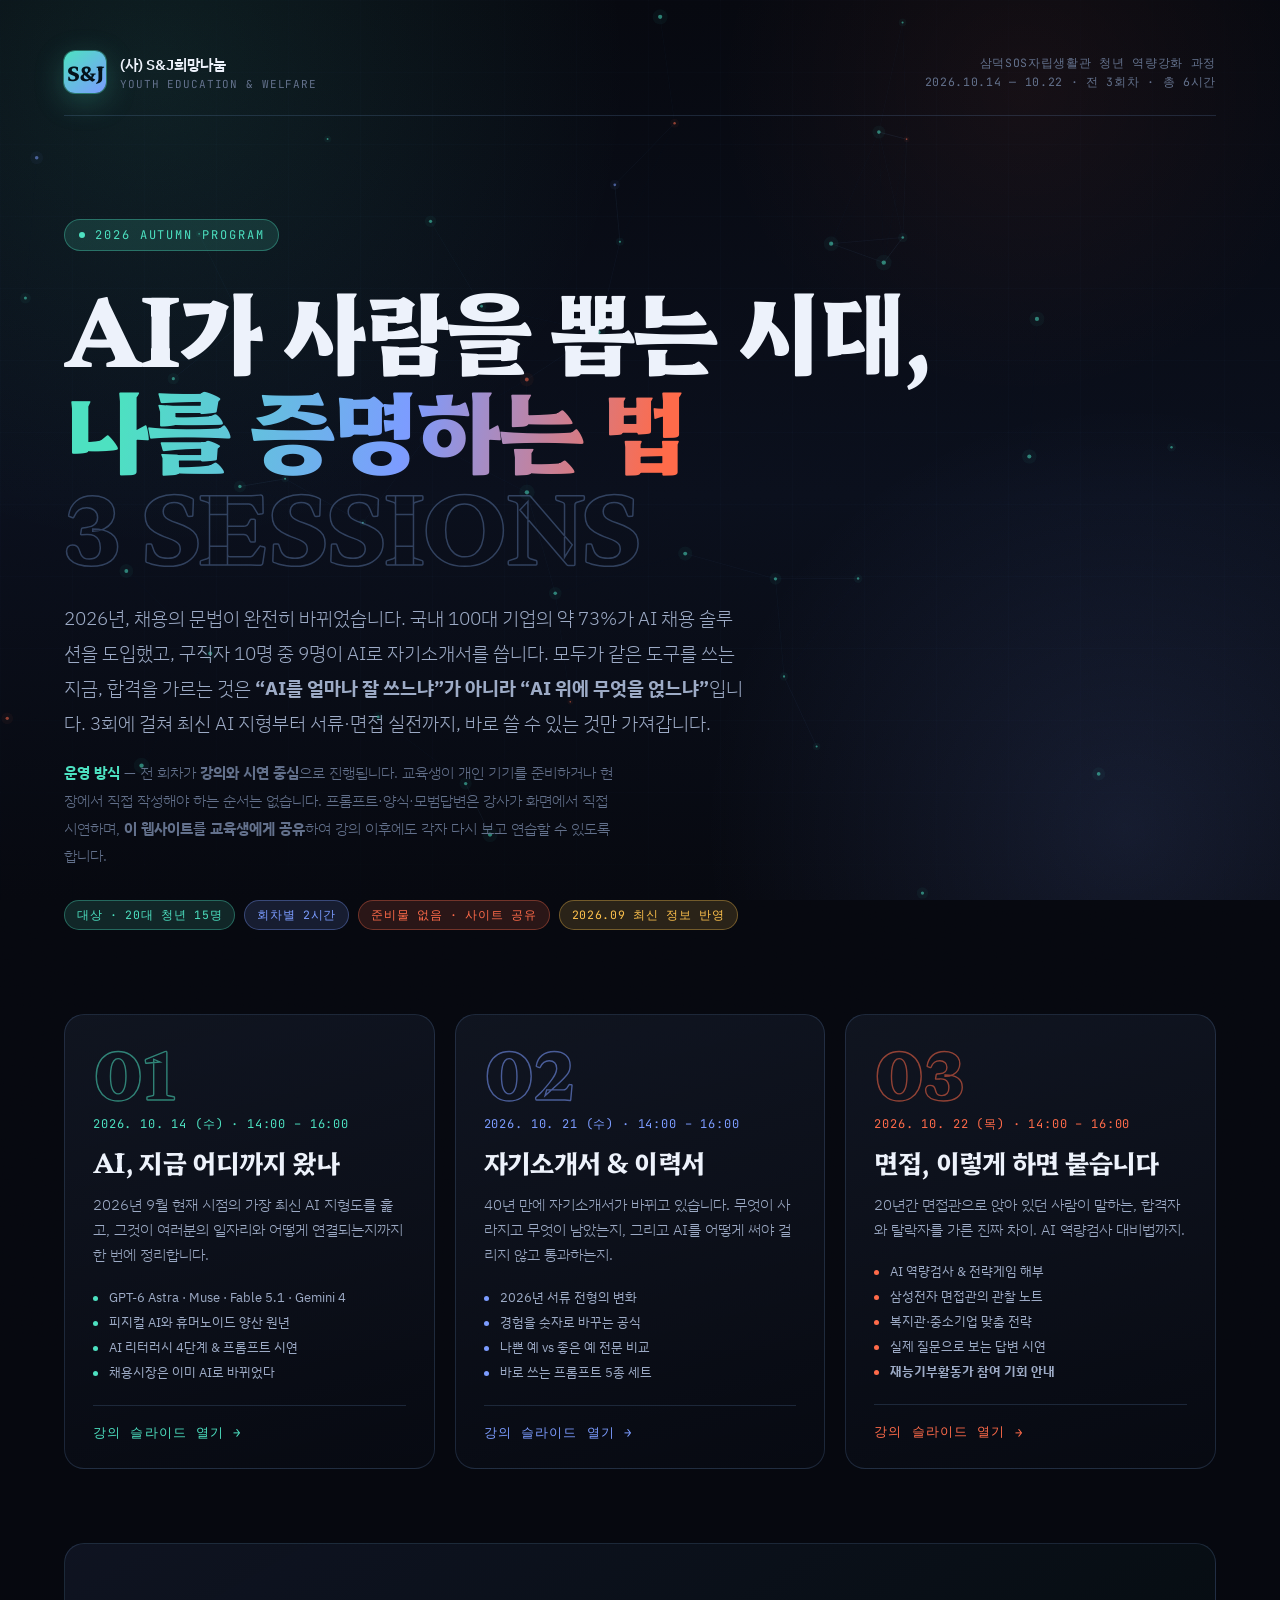
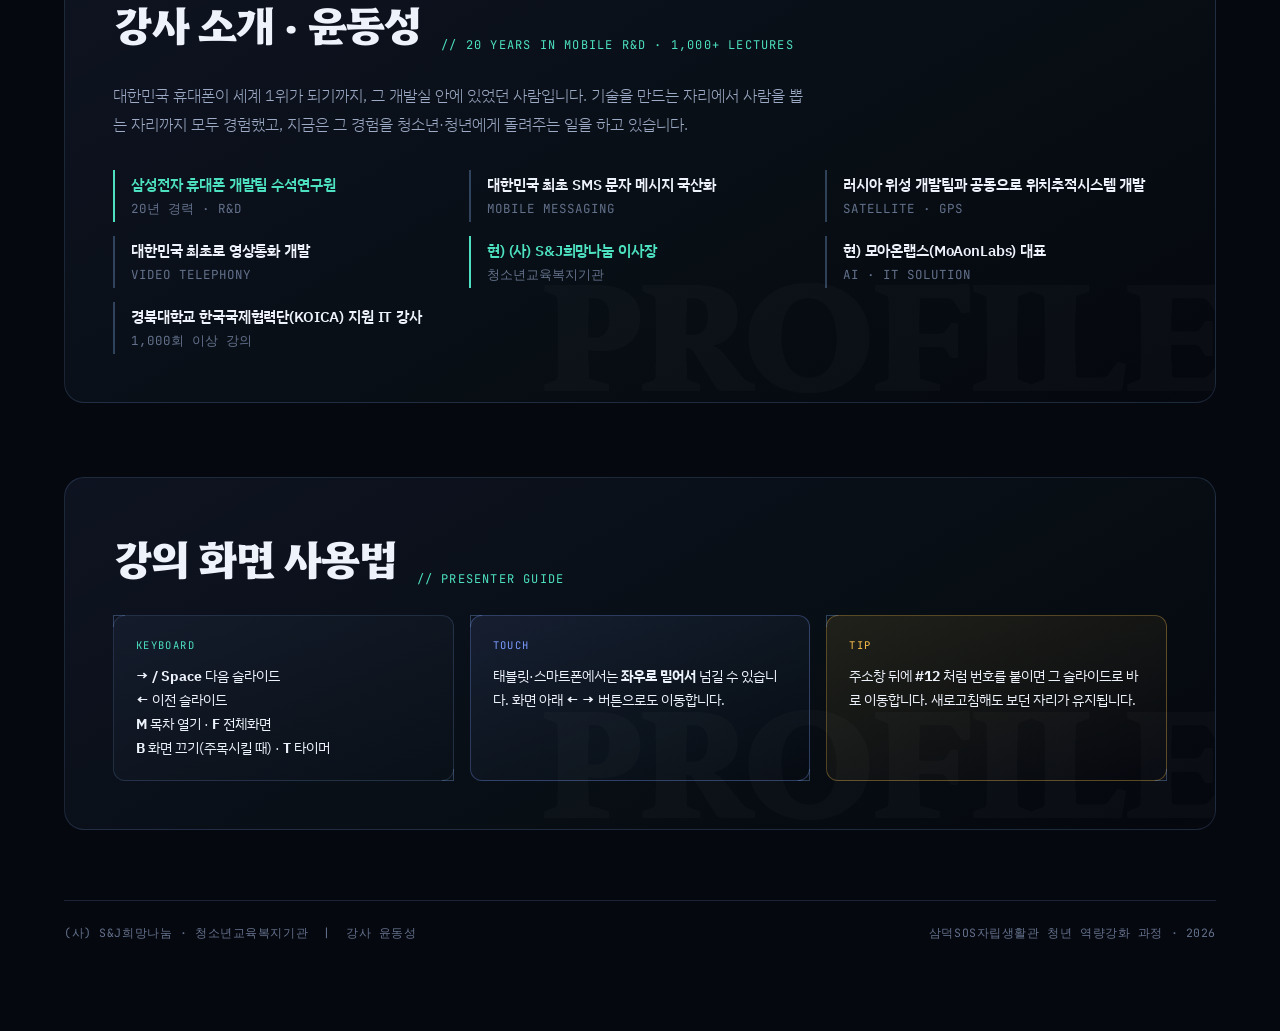
==== commit 9e593c88: "자산 캐시 방지용 버전 쿼리 추가" ====
--- a/index.html
+++ b/index.html
@@ -5,7 +5,7 @@
 <meta name="viewport" content="width=device-width, initial-scale=1">
 <title>AI 시대, 나를 증명하는 법 — 삼덕SOS자립생활관 청년 역량강화 과정</title>
 <meta name="description" content="(사)S&J희망나눔 × 삼덕SOS자립생활관 청년 역량강화 3회차 강의 — AI 최신 동향, 자기소개서·이력서, 면접 전략">
-<link rel="stylesheet" href="assets/style.css">
+<link rel="stylesheet" href="assets/style.css?v=20261014a">
 </head>
 <body class="is-scrollable">
 
@@ -190,6 +190,6 @@
 
 </main>
 
-<script src="assets/deck.js"></script>
+<script src="assets/deck.js?v=20261014a"></script>
 </body>
 </html>
--- a/assets/style.css
+++ b/assets/style.css
@@ -708,11 +708,27 @@
 .two-col{ display:grid; gap:clamp(20px,3.4vw,46px); grid-template-columns:1fr 1fr; align-items:center; }
 @media (max-width:900px){ .two-col{ grid-template-columns:1fr; } }
 
-/* 모바일 */
-@media (max-width:640px){
-  .slide{ padding:70px 18px 66px; }
+/* 모바일 — 교육생이 휴대폰으로 보는 화면 */
+@media (max-width:760px){
+  .slide{ padding:72px 18px 74px; }
   .chrome-top .ct-part{ display:none; }
   .slide-ghost{ display:none; }
+
+  /* 상단 바가 여러 줄로 늘어나 본문을 덮지 않도록 한 줄로 고정한다 */
+  .chrome-top{ padding:10px 14px; flex-wrap:nowrap; }
+  .ct-brand{ min-width:0; flex:1; }
+  .ct-brand > div:last-child{ min-width:0; }
+  .ct-brand b{
+    font-size:12px; display:block;
+    white-space:nowrap; overflow:hidden; text-overflow:ellipsis;
+  }
+  .ct-brand span{ display:none; }          /* 일시·장소 줄은 숨김 */
+  #timer{ display:none; }                   /* 타이머는 강사용이므로 숨김 */
+  .ct-btn{ padding:6px 9px; font-size:10.5px; }
+
+  /* 하단 바도 좁은 화면에 맞춤 */
+  .chrome-bot{ padding:10px 14px 12px; gap:10px; }
+  .nav-btn{ width:34px; height:34px; }
 }
 
 /* 인쇄(유인물) */
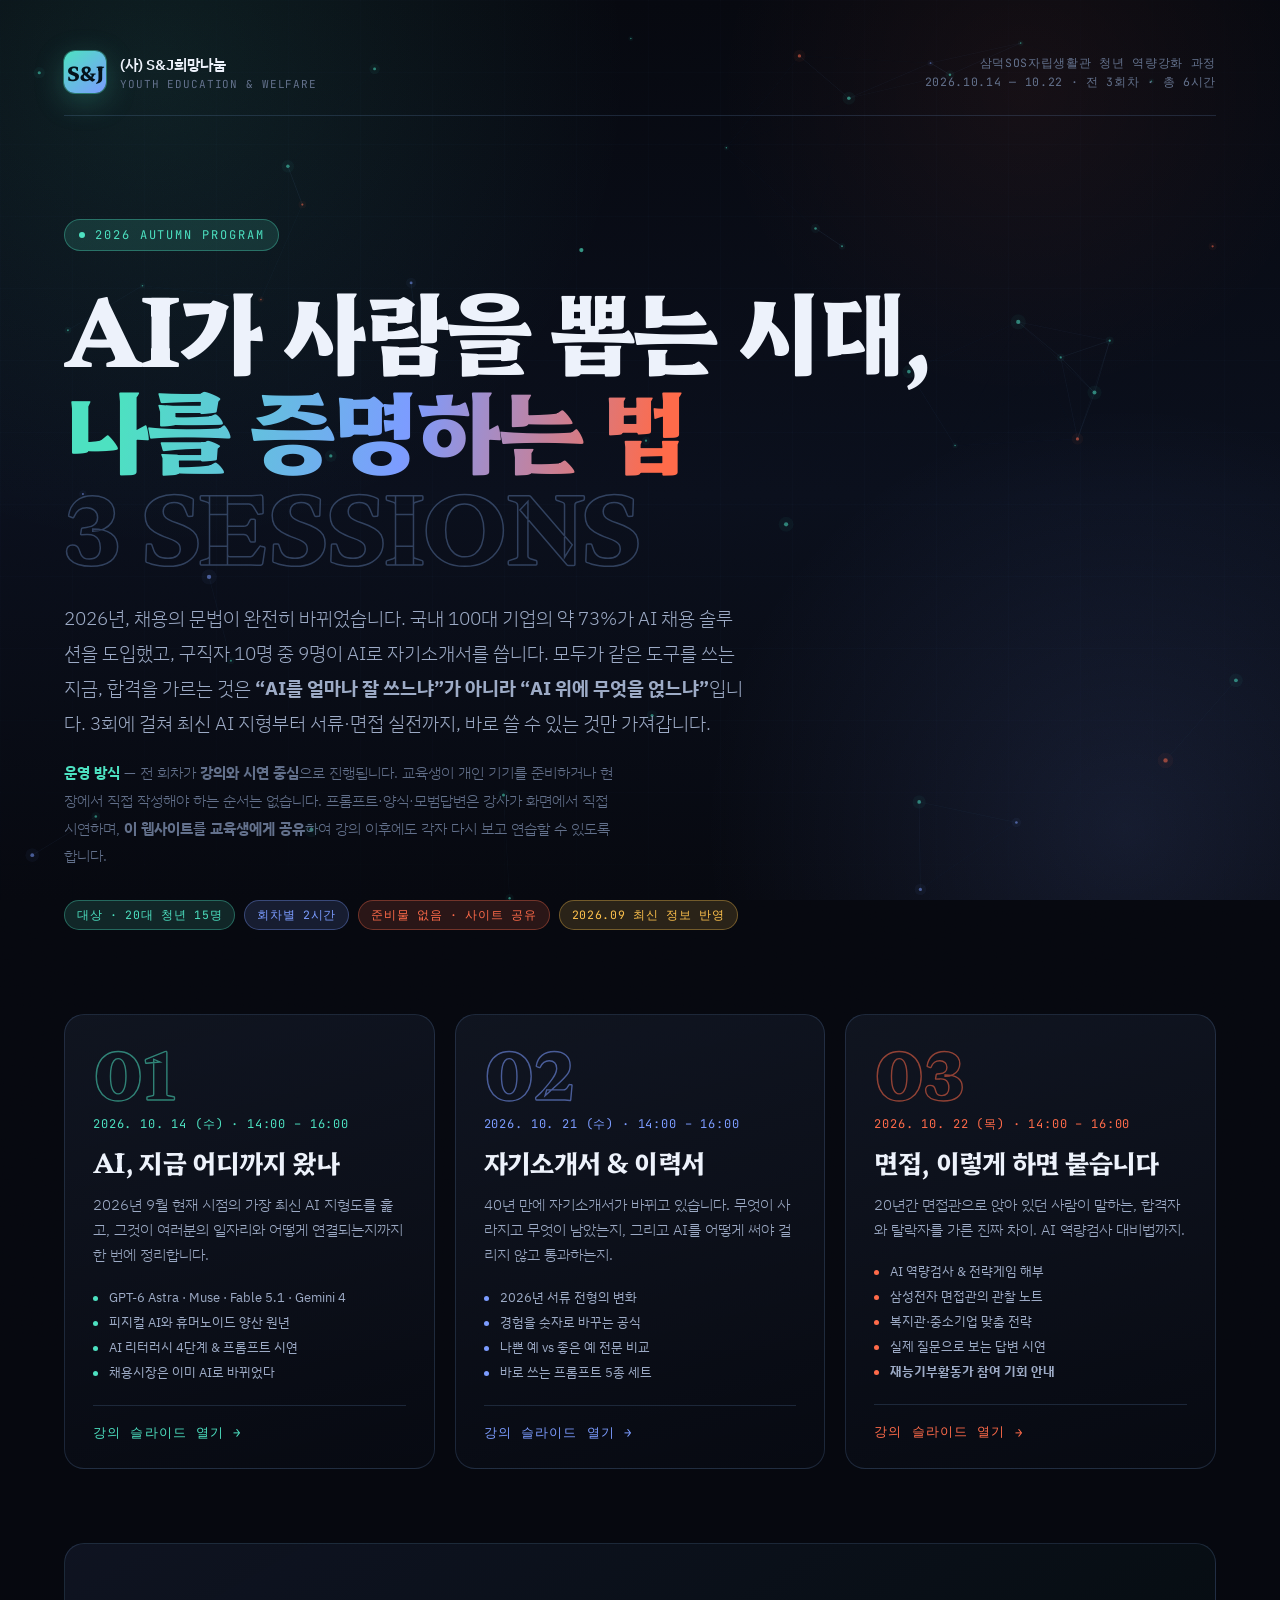
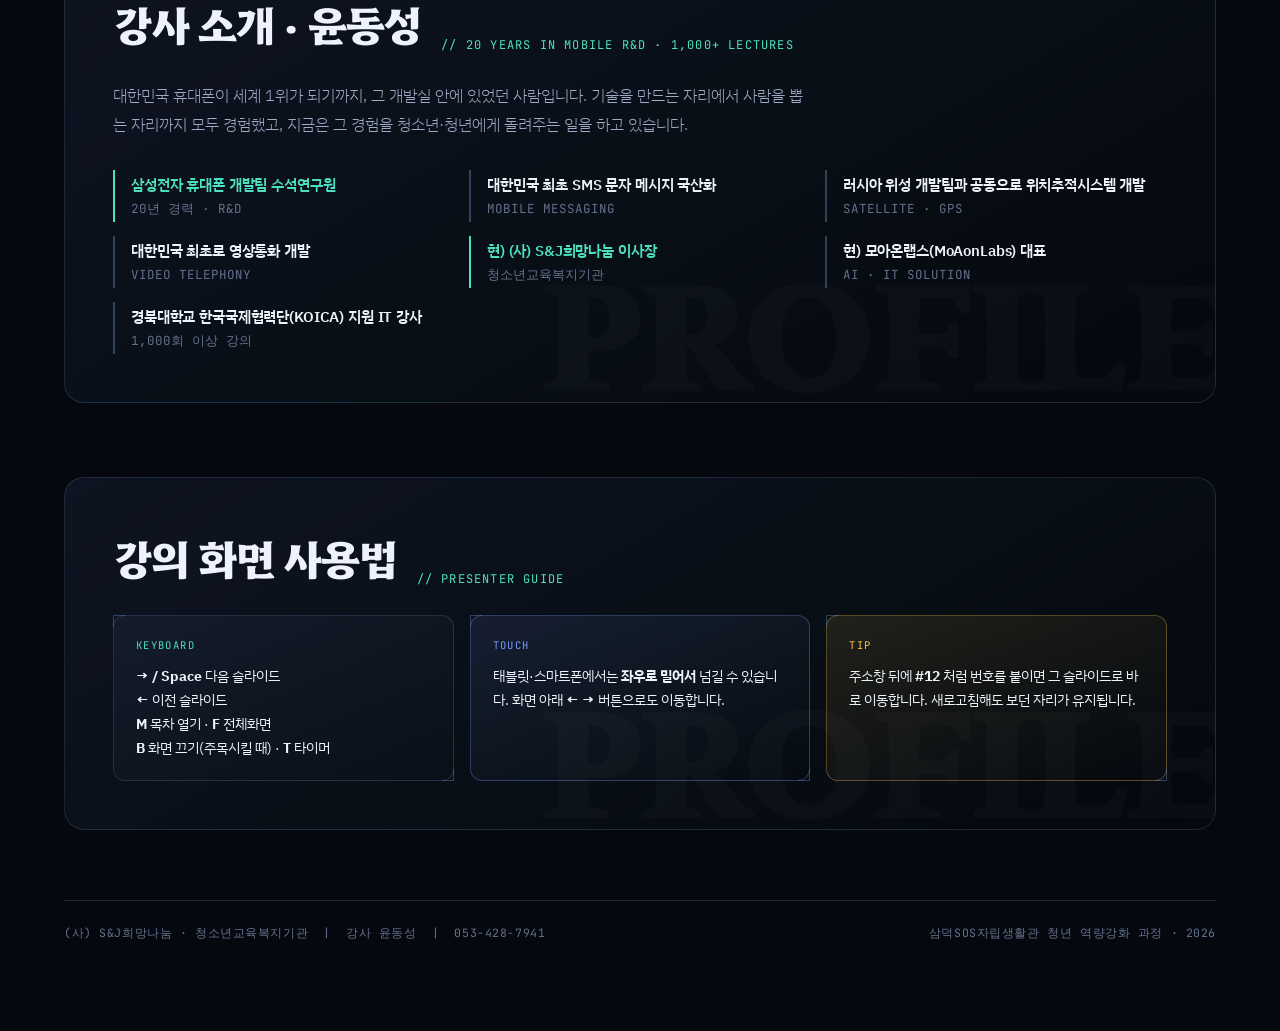
==== commit 81d0d50a: "공개 연락처에 기관 대표번호(053-428-7941) 추가" ====
--- a/index.html
+++ b/index.html
@@ -184,7 +184,7 @@
   </section>
 
   <footer class="hub-foot">
-    <div>(사) S&amp;J희망나눔 · 청소년교육복지기관 &nbsp;|&nbsp; 강사 윤동성</div>
+    <div>(사) S&amp;J희망나눔 · 청소년교육복지기관 &nbsp;|&nbsp; 강사 윤동성 &nbsp;|&nbsp; 053-428-7941</div>
     <div>삼덕SOS자립생활관 청년 역량강화 과정 · 2026</div>
   </footer>
 
